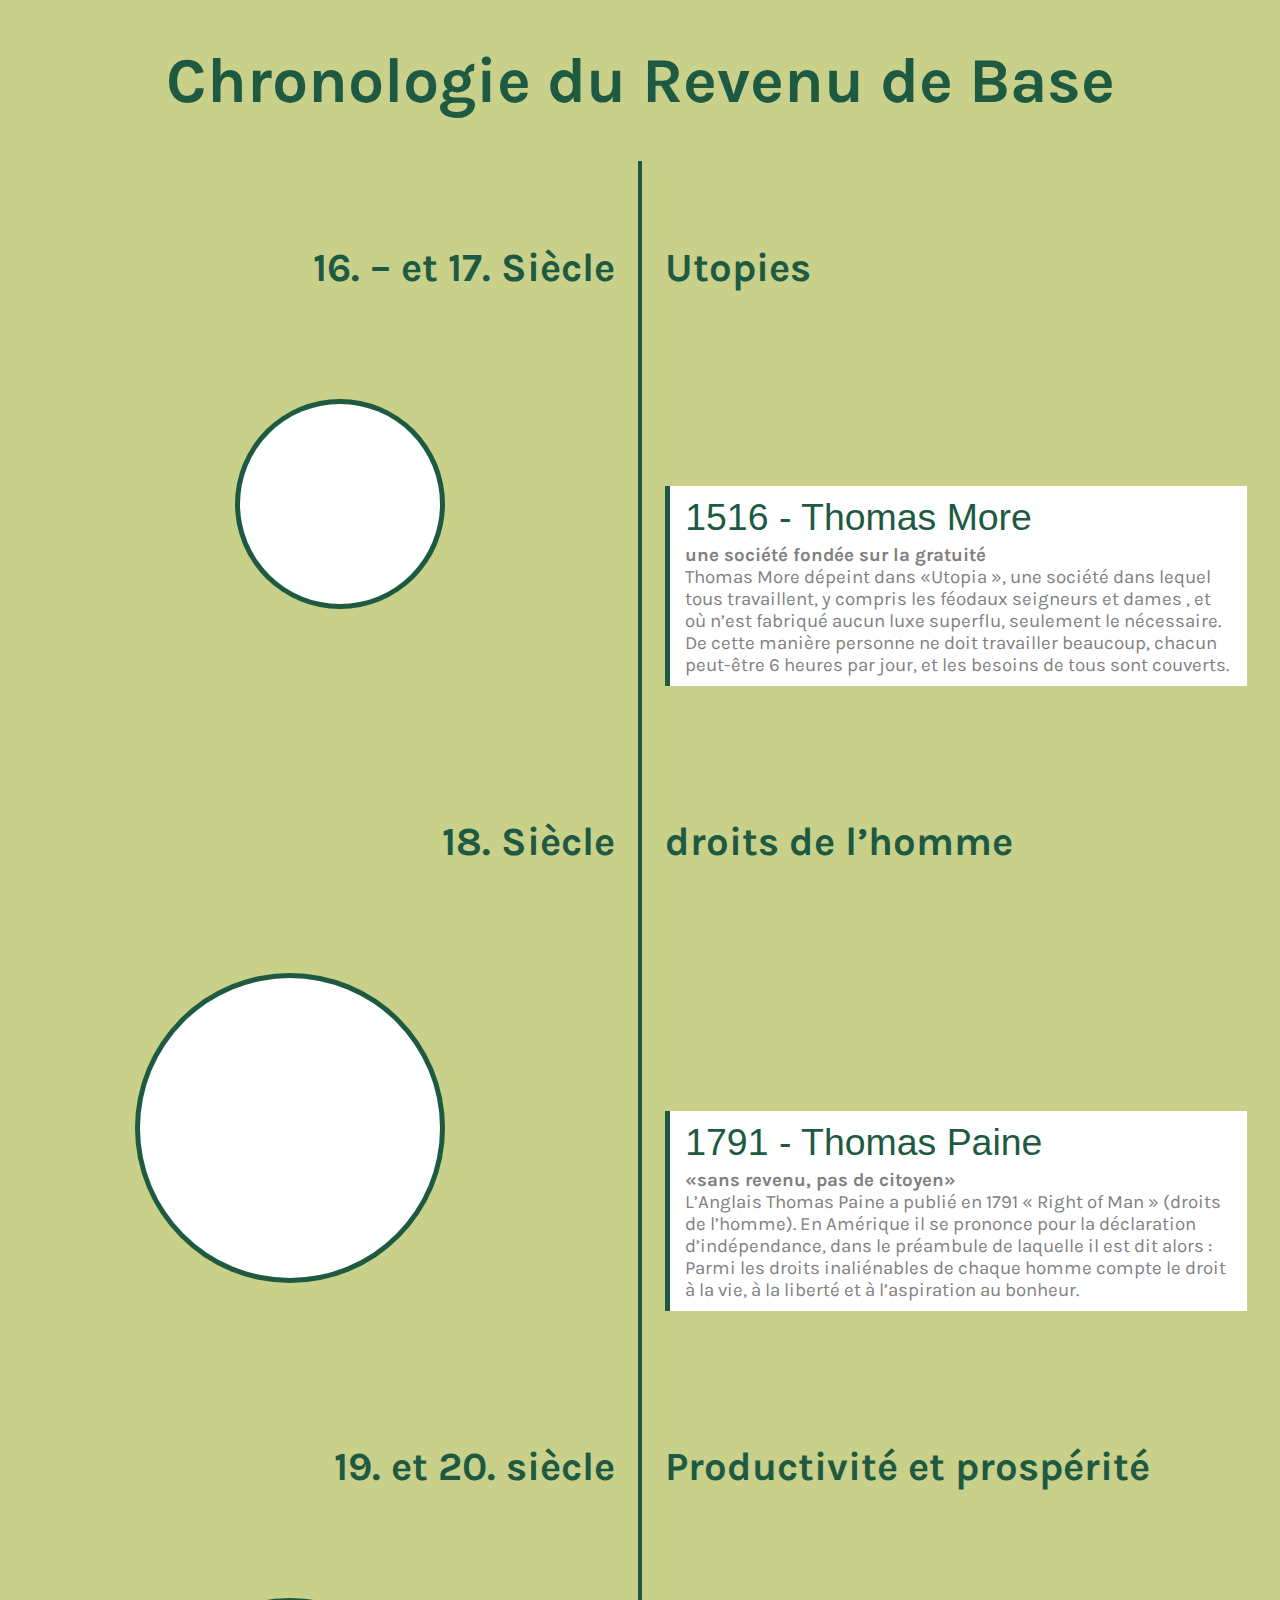
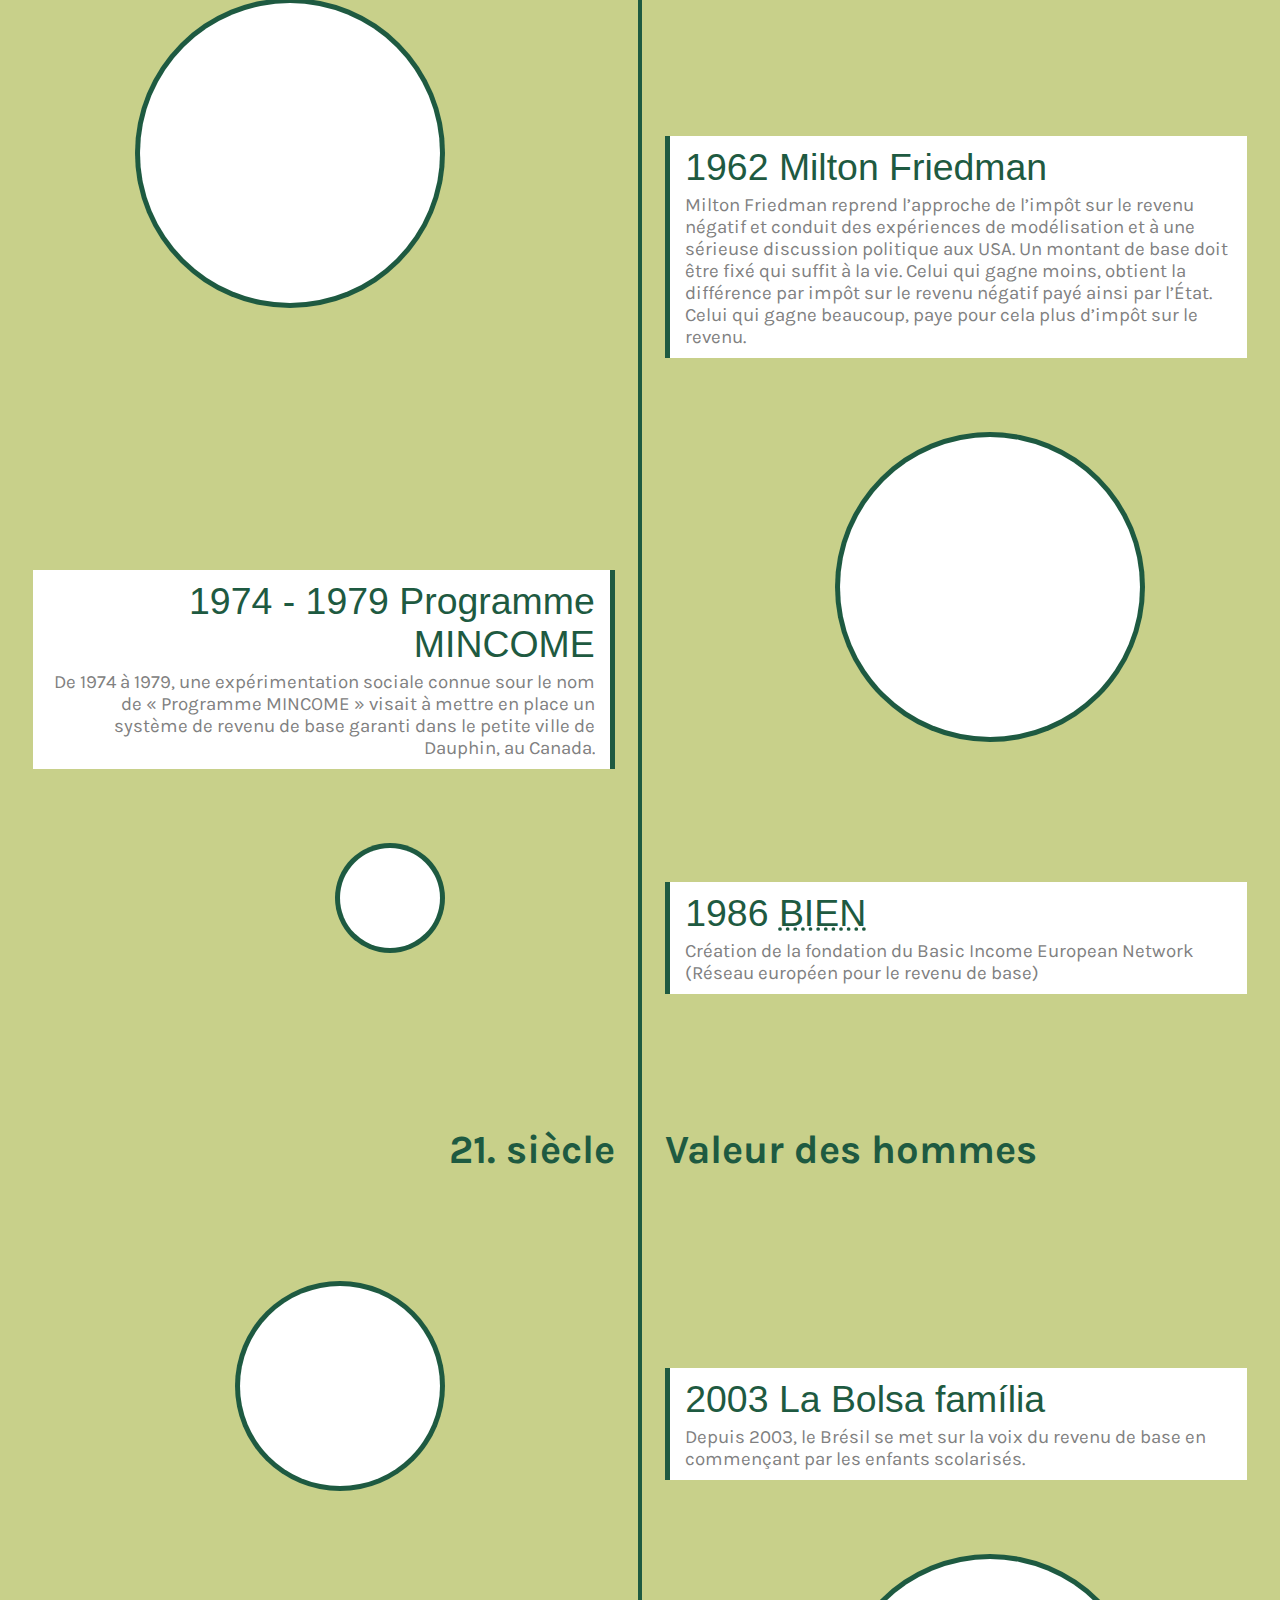
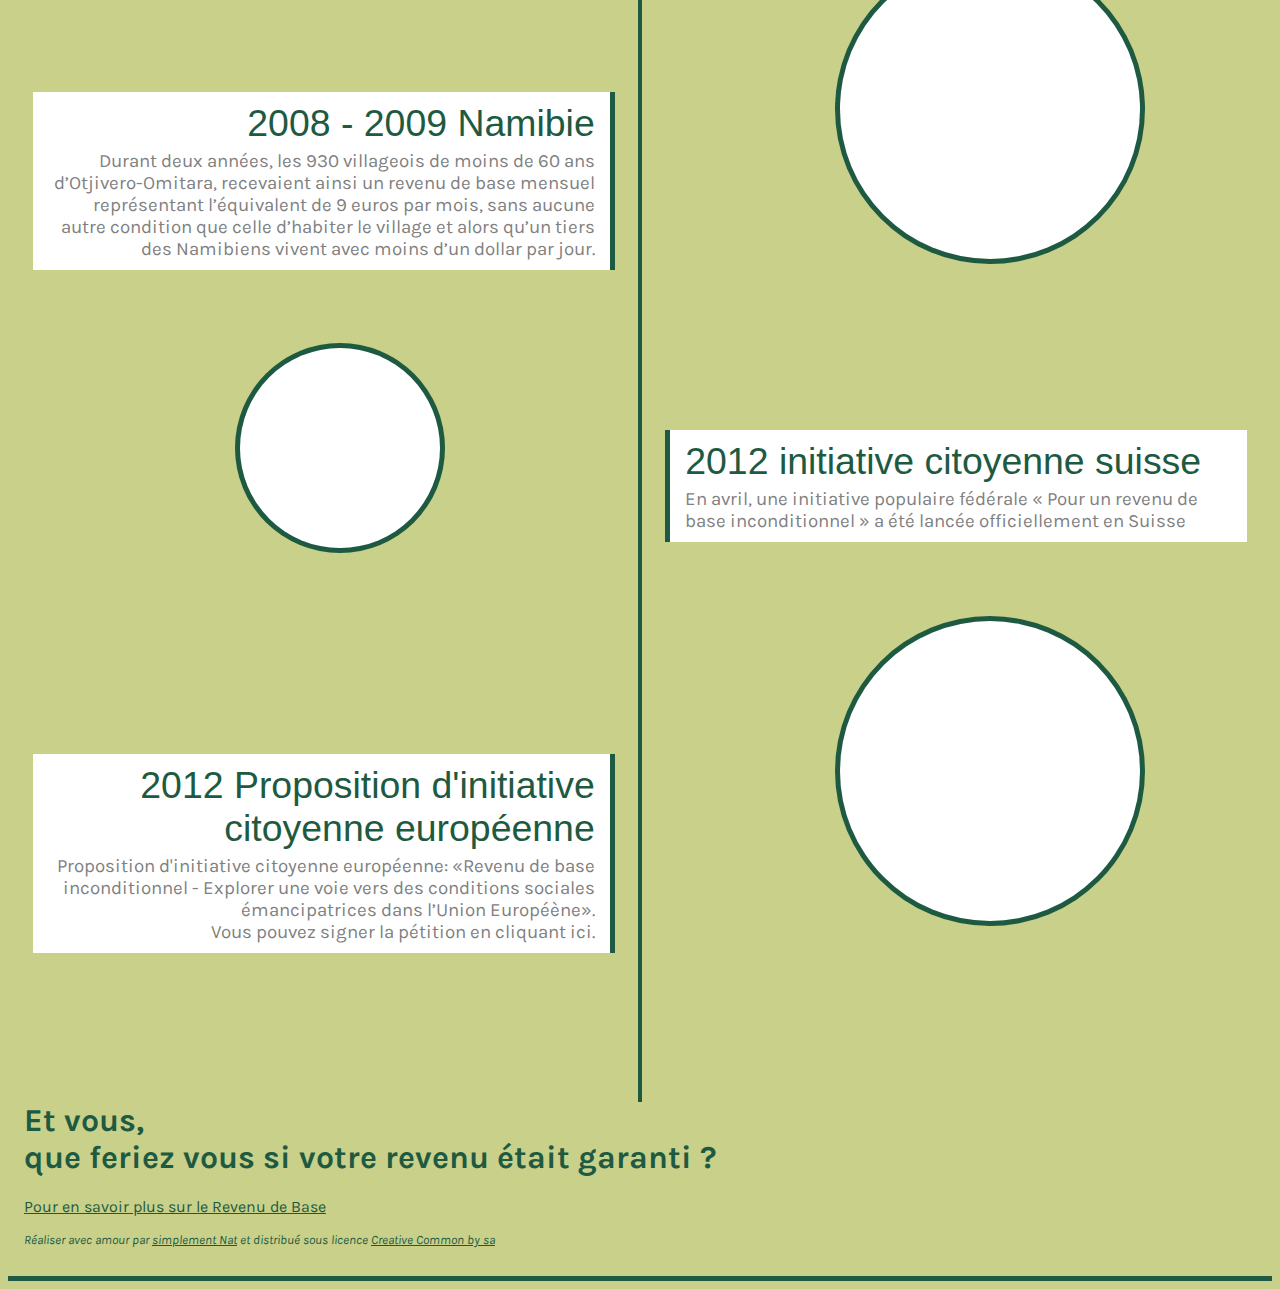
==== chronologie/index.html @ 353b4602 "favicon" ====
<!DOCTYPE html>
<!--[if lt IE 8]> <html xmlns="http://www.w3.org/1999/xhtml" xml:lang="fr" lang="fr" class="oldie"> <![endif]-->
<!--[if IE 8]> <html xmlns="http://www.w3.org/1999/xhtml" xml:lang="fr" lang="fr" class="ie8"> <![endif]-->
<!--[if gt IE 8]><!--> <html xmlns="http://www.w3.org/1999/xhtml" xml:lang="fr" lang="fr"> <!--<![endif]-->

  <head>
    <meta charset="utf-8">
    <meta http-equiv="X-UA-Compatible" content="IE=edge,chrome=1" />
    <!--[if lt IE 9]>
    <script src="http://html5shim.googlecode.com/svn/trunk/html5.js"></script>
    <![endif]-->
    
    <title>Chronologie du Revenu de Base</title>
    <meta name="description" content="" />
    <meta name="keywords" content="" />
    
    <meta name="viewport" content="width=device-width,initial-scale=1" />
    
    <meta name="application-name" content="Chronologie du Revenu de Base"/> 
		<meta name="msapplication-TileColor" content="#C8D08A"/> 
		<meta name="msapplication-TileImage" content="../pinned-favicon.png"/>
    <link rel="apple-touch-icon" href="../apple-touch-icon.png" />
    <link rel="shortcut icon" type="image/x-icon" href="../favicon.ico" />
    <link rel="author" href="https://plus.google.com/114188409678832581888" />
    <link type="text/plain" rel="author" href="../humans.txt" />
    
    <link href='http://fonts.googleapis.com/css?family=Karla:400,700' rel='stylesheet' type='text/css'>
    <link rel="stylesheet" href="css/cssreset.css" type="text/css" />
    <link rel="stylesheet" href="css/cssbase.css" type="text/css" />
    <link rel="stylesheet" href="css/main.css" type="text/css" />
    
    
    <!-- Piwik -->
		<script type="text/javascript">
		  var _paq = _paq || [];
		  _paq.push(["trackPageView"]);
		  _paq.push(["enableLinkTracking"]);
	    _paq.push(["disableCookies"]);
		
		  (function() {
		    var u=(("https:" == document.location.protocol) ? "https" : "http") + "://piwik.fam-martel.eu/";
		    _paq.push(["setTrackerUrl", u+"piwik.php"]);
		    _paq.push(["setSiteId", "20"]);
		    var d=document, g=d.createElement("script"), s=d.getElementsByTagName("script")[0]; g.type="text/javascript";
		    g.defer=true; g.async=true; g.src=u+"piwik.js"; s.parentNode.insertBefore(g,s);
		  })();
		</script>
		<!-- End Piwik Code -->
    

  </head>
  <body>
    <!--[if lte IE 8]>
      <link rel="stylesheet" href="css/styles-ie.css" />
      <div class="alert-ie">
        <p><strong>Attention ! </strong> Votre navigateur présente de sérieuses lacunes en terme de sécurité et de performances, dues à son obsolescence.<br>En conséquence, ce site sera consultable mais de manière moins optimale qu'avec un navigateur récent. <br />Merci <a href="http://browsehappy.com/">de mettre à jour votre navigateur</a> pour une meilleur expérience du web.</p>
        <p>You are using an <strong>outdated</strong> browser. Please <a href="http://browsehappy.com/">upgrade your browser</a> to improve your experience.</p>
      </div>
    <![endif]-->
  
    <h1 class="main-title">Chronologie du Revenu de Base</h1>

      <div id="ss-container" class="ss-container">
                <!--<div class="ss-row">
                    <div class="ss-left">
                        <h2 id="november">November</h2>
                    </div>
                    <div class="ss-right">
                        <h2>2011</h2>
                    </div>
                </div>-->
                
                <div class="ss-row">
                    <div class="ss-left" style="left: 0%;">
                        <h2 id="october">16. – et 17. Siècle</h2>
                    </div>
                    <div class="ss-right" style="right: 0%;">
                        <h2>Utopies</h2>
                    </div>
                </div>
                
                <div class="ss-row ss-medium">
                    <div class="ss-left">
                        <a href="" class="ss-circle" style="background-image: url(images/Thomas_More.jpg)">Thomas More </a>
                    </div>
                    <div class="ss-right">
                        <h3>
                            <span>1516 - Thomas More</span>
                            <a href=""><strong>une société fondée sur la gratuité</strong><br /> Thomas More dépeint dans «Utopia », une société dans lequel tous travaillent, y compris les féodaux seigneurs et dames , et où n’est fabriqué aucun luxe superflu, seulement le nécessaire. De cette manière personne ne doit travailler beaucoup, chacun peut-être 6 heures par jour, et les besoins de tous sont couverts.</a>
                        </h3>
                    </div>
                </div>
                
                <div class="ss-row">
                    <div class="ss-left" style="left: 0%;">
                        <h2 id="october">18. Siècle</h2>
                    </div>
                    <div class="ss-right" style="right: 0%;">
                        <h2>droits de l’homme</h2>
                    </div>
                </div>
                
                <div class="ss-row ss-large">
                    <div class="ss-left">
                      <a href="#" class="ss-circle ss-circle-3" style="background-image: url(images/Thomas_Paine.jpg)">Thomas Paine</a>
                    </div>
                    <div class="ss-right">
                        <h3>
                            <span>1791 - Thomas Paine</span>
                            <a href="#"><strong>«sans revenu, pas de citoyen»</strong><br /> L’Anglais Thomas Paine a publié en 1791 « Right of Man » (droits de l’homme). En Amérique il se prononce pour la déclaration d’indépendance, dans le préambule de laquelle il est dit alors : Parmi les droits inaliénables de chaque homme compte le droit à la vie, à la liberté et à l’aspiration au bonheur.</a>
                        </h3>
                    </div>
                </div>
                
                <div class="ss-row">
                    <div class="ss-left" style="left: 0%;">
                        <h2 id="october">19. et 20. siècle</h2>
                    </div>
                    <div class="ss-right" style="right: 0%;">
                        <h2>Productivité et prospérité</h2>
                    </div>
                </div>
                
                <div class="ss-row ss-large">
                    <div class="ss-left">
                        <a href="#" class="ss-circle" style="background-image: url(images/Milton_Friedman.jpg)">1962 Milton Friedman</a>
                    </div>
                    <div class="ss-right">
                        <h3>
                            <span> 1962 Milton Friedman </span>
                            <a href="#">Milton Friedman reprend l’approche de l’impôt sur le revenu négatif et conduit des expériences de modélisation et à une sérieuse discussion politique aux USA. Un montant de base doit être fixé qui suffit à la vie. Celui qui gagne moins, obtient la différence par impôt sur le revenu négatif payé ainsi par l’État. Celui qui gagne beaucoup, paye pour cela plus d’impôt sur le revenu.</a>
                        </h3>
                    </div>
                </div>
                
                <div class="ss-row ss-large">
                    <div class="ss-left">
                        <h3>
                            <span>1974 - 1979 Programme MINCOME</span>
                            <a href="http://revenudebase.info/2012/12/evelyn-forget-experimentation-mincome-canada/">De 1974 à 1979, une expérimentation sociale connue sour le nom de « Programme MINCOME » visait à mettre en place un système de revenu de base garanti dans le petite ville de Dauphin, au Canada. </a>
                        </h3>
                    </div>
                    <div class="ss-right">
                        <a href="#" class="ss-circle ss-circle-7">1966 Robert Theobald </a>
                    </div>
                </div>
                
                <div class="ss-row ss-small">
                    <div class="ss-left">
                        <a href="http://www.basicincome.org/bien/" class="ss-circle" style="background-image: url(images/bien.gif)">1986 <abbr title="Basic Income European Network (Réseau européen pour le revenu de base)">BIEN</abbr></a>
                    </div>
                    <div class="ss-right">
                        <h3>
                            <span> 1986 <abbr title="Basic Income European Network (Réseau européen pour le revenu de base)">BIEN</abbr> </span>
                            <a href="http://www.basicincome.org/bien/">Création de la fondation du Basic Income European Network (Réseau européen pour le revenu de base)</a>
                        </h3>
                    </div>
                </div>
                
                <div class="ss-row">
                    <div class="ss-left" style="left: 0%;">
                        <h2 id="october">21. siècle</h2>
                    </div>
                    <div class="ss-right" style="right: 0%;">
                        <h2>Valeur des hommes</h2>
                    </div>
                </div>
                
                <div class="ss-row ss-medium">
                    <div class="ss-left">
                        <a href="http://revenudebase.info/2012/06/quand-la-realite-devance-lutopie/" class="ss-circle ss-circle-7">2003 La Bolsa família</a>
                    </div>
                    <div class="ss-right">
                        <h3>
                            <span>2003 La Bolsa família</span>
                            <a href="http://revenudebase.info/2012/06/quand-la-realite-devance-lutopie/">Depuis 2003, le Brésil se met sur la voix du revenu de base en commençant par les enfants scolarisés.</a>
                        </h3>
                    </div>
                </div>
                
                <div class="ss-row ss-large">
                    <div class="ss-left">
                        <h3>
                            <span>2008 - 2009 Namibie</span>
                            <a href="http://revenudebase.info/2012/06/quand-la-realite-devance-lutopie/">Durant deux années, les 930 villageois de moins de 60 ans d’Otjivero-Omitara, recevaient ainsi un revenu de base mensuel représentant l’équivalent de 9 euros par mois, sans aucune autre condition que celle d’habiter le village et alors qu’un tiers des Namibiens vivent avec moins d’un dollar par jour.</a>
                        </h3>
                    </div>
                    <div class="ss-right">
                        <a href="http://revenudebase.info/2012/06/quand-la-realite-devance-lutopie/" class="ss-circle" style="background-image: url(images/namibie.jpg)">2008 - 2009 Namibie</a>
                    </div>
                </div>
                
                <div class="ss-row ss-medium">
                    <div class="ss-left">
                        <a href="#" class="ss-circle" style="background-image: url(images/Federalpalace-dome.jpg)">2011 initiative citoyenne suisse</a>
                    </div>
                    <div class="ss-right">
                        <h3>
                            <span>2012 initiative citoyenne suisse </span>
                            <a href="#">En avril, une initiative populaire fédérale « Pour un revenu de base inconditionnel » a été lancée officiellement en Suisse </a>
                        </h3>
                    </div>
                </div>
                
                <div class="ss-row ss-large">
                    <div class="ss-left">
                        <h3>
                            <span>2012 Proposition d'initiative citoyenne européenne </span>
                            <a href="https://ec.europa.eu/citizens-initiative/REQ-ECI-2012-000028/public/index.do">Proposition d'initiative citoyenne européenne: «Revenu de base inconditionnel - Explorer une voie vers des conditions sociales émancipatrices dans l’Union Européène». <br />Vous pouvez signer la pétition en cliquant ici.</a>
                        </h3>
                    </div>
                    <div class="ss-right">
                        <a href="https://ec.europa.eu/citizens-initiative/REQ-ECI-2012-000028/public/index.do" class="ss-circle" style="background-image: url(images/initiative-eu.png)">2012 Proposition d'initiative citoyenne européenne </a>
                    </div>
                </div>
                
                
            </div>
            
        
      
	      <footer class="footer zone">
	          <h1>Et vous, <br />que feriez vous si votre revenu était garanti ?</h1>
		        <p>
		          <a href="http://revenudebase.info/">Pour en savoir plus sur le Revenu de Base</a>
		        </p>
		        <p class="about-author">
		          Réaliser avec amour par <a href="http://nathanael.fam-martel.eu" target="_blank">simplement Nat</a> et distribué sous licence <a rel="license" href="http://creativecommons.org/licenses/by-sa/3.0/">Creative Common by sa</a>
		        </p>
	      </footer>
	      
    <script src="js/jquery-1.9.1.min.js"></script>
    <script src="js/timeline.js"></script> 
    
  </body>
</html>
---- chronologie/css/main.css ----
.error,
.notice, 
.success    { padding: .8em; margin-bottom: 1em; border: 2px solid #ddd; }

.error      { background: #FBE3E4; color: #8a1f11; border-color: #FBC2C4; }
.notice     { background: #FFF6BF; color: #514721; border-color: #FFD324; }
.success    { background: #E6EFC2; color: #264409; border-color: #C6D880; }
.error a    { color: #8a1f11; }
.notice a   { color: #514721; }
.success a  { color: #264409; }

/* typo settings */
html {
  background: #C8D08A;
  color: #1E5A41;
}
a  {
  color: #1E5A41;
  -webkit-transition: all .7s ease .1s;
  -moz-transition: all .7s ease .1s;
  -ms-transition: all .7s ease .1s;
  -o-transition: all .7s ease .1s;
  transition: all .7s ease .1s;
}
body {
	font-family: "Karla", 'Ubuntu', sans-serif;
}
h1,h2,h3,h4,h5,h6,strong {
}
em {
}


img {
	max-width: 100%;
}

.clear {
  clear: both;
  display: block;
  overflow: hidden;
  visibility: hidden;
  width: 0;
  height: 0;
}

img {
	max-width: 100%;
}


.ss-links{
  position: fixed;
  left: 10px;
  top: 166px;
  width: 25%;
  z-index: 100;
}
.ss-links a{
  font-size: 16px;
  width: 40px;
  height: 40px;
  line-height: 40px;
  margin: 5px;
  float: left;
  border-radius: 50%;
  display: block;
  text-align: center;
}
.ss-container{
  width: 100%;
  position: relative;
  text-align: left;
  float: left;
  overflow: hidden;
  padding-bottom: 100px;
}
.ss-container h2{
  font-size: 40px;
  padding: 20px 0px;
}
.ss-container:before{
  position: absolute;
  width: 4px;
  background: #1E5A41;
  top: 0px;
  left: 50%;
  margin-left: -2px;
  content: '';
  height: 100%;
}
.ss-row{
    width: 100%;
    clear: both;
    float: left;
    position: relative;
    padding: 30px 0;
}
.ss-left, .ss-right{
    float: left;
    width: 46%;
    position: relative;
    padding: 0 2%;
}
.ss-right{
}
.ss-left{
    text-align: right;
    float: left;
}
.ss-circle{
    border-radius: 50%;
    overflow: hidden;
    display: block;
    text-indent: -9000px;
    text-align: left;
    -webkit-box-shadow: 0px 0px 0px 5px #1E5A41;
    -moz-box-shadow: 0px 0px 0px 5px #1E5A41;
    box-shadow: 0px 0px 0px 5px #1E5A41;
  background-size: cover;
  background-color: #fff;
  background-repeat: no-repeat;
  background-position: center center;
  position: static;
}
.ss-small .ss-circle{
  width: 100px;
  height: 100px;
}
.ss-medium .ss-circle{
  width: 200px;
  height: 200px;
}
.ss-large .ss-circle{
  width: 300px;
  height: 300px;
}
.ss-circle-deco:before{
  width: 29%;
  height: 0px;
  border-bottom: 5px dotted #1E5A41;
  position: absolute;
  top: 50%;
  content: '';
  margin-top: -3px;
}
.ss-circle-deco:after{
  width: 0px;
  height: 0px;
  border-top: 10px solid transparent;
  border-bottom: 10px solid transparent;
  content: '';
  position: absolute;
  top: 50%;
  margin-top: -10px;
}
.ss-left .ss-circle-deco:before{
    right: 2%;   
}
.ss-right .ss-circle-deco:before{
    left: 2%;   
}
.ss-left .ss-circle-deco:after{
  right: 0;
  border-right: 10px solid rgba(17,17,22,0.8);
}
.ss-right .ss-circle-deco:after{
  left: 0;
  border-left: 10px solid rgba(17,17,22,0.8);
}
.ss-left .ss-circle{
    float: right;
    margin-right: 30%;
}
.ss-right .ss-circle{
    float: left;
    margin-left: 30%;
}
.ss-container h3{
    margin-top: 34px;
  padding: 10px 15px;
  background: #fff;
}
.ss-container .ss-medium h3{
  margin-top: 82px;
}
.ss-container .ss-large h3{
  margin-top: 133px;
}
.ss-container .ss-left h3{
  border-right: 5px solid #1E5A41;
}
.ss-container .ss-right h3{
  border-left: 5px solid #1E5A41;
}
.ss-container h3 span{
    font-size: 2em;
    display: block;
    padding-bottom: 5px;
    font-family: 'neogreyregular', Arial;
    font-weight: normal;
    font-style: normal;
}
.ss-container h3 a{
    font-size: 1em;
    display: block;
    text-decoration: none;
    color: #808080;
    font-weight: normal;
   overflow: hidden;
}
.ss-container h3 a:hover{
  color: #1E5A41;
}

.main-title {
	text-align: center;
	font-size: 4em;
}

.zone {
	-webkit-box-sizing: border-box;
	-moz-box-sizing: border-box;
	box-sizing: border-box;
  padding: 1em;
  min-height: 250px;
  border-bottom: 5px solid #1E5A41;
  color: #1E5A41;
  background: #fff;
}

.zone a {
  color: #1E5A41;
}

.zone-ecologiste, .zone-ecologiste a {
  color: #7DA702;
  border-color: #7DA702;
}

.zone-libertaire, .zone-libertaire a {
  color: #9A1B7E;
  border-color: #9A1B7E;
}

.zone-humaniste, .zone-humaniste a {
  color: #FB7102;
  border-color: #FB7102;
}

.zone-liberaux, .zone-liberaux a {
  color: #08589D;
  border-color: #08589D;
}

.zone-socialiste, .zone-socialiste a {
  color: #E20040;
  border-color: #E20040;
}

.footer {
  background: #C8D08A url(http://revenudebase.info/wp-content/themes/revenudebase/images/logo.png) no-repeat center bottom;
}

.about-author {
	font-size: .8em;
	font-style: italic;
}
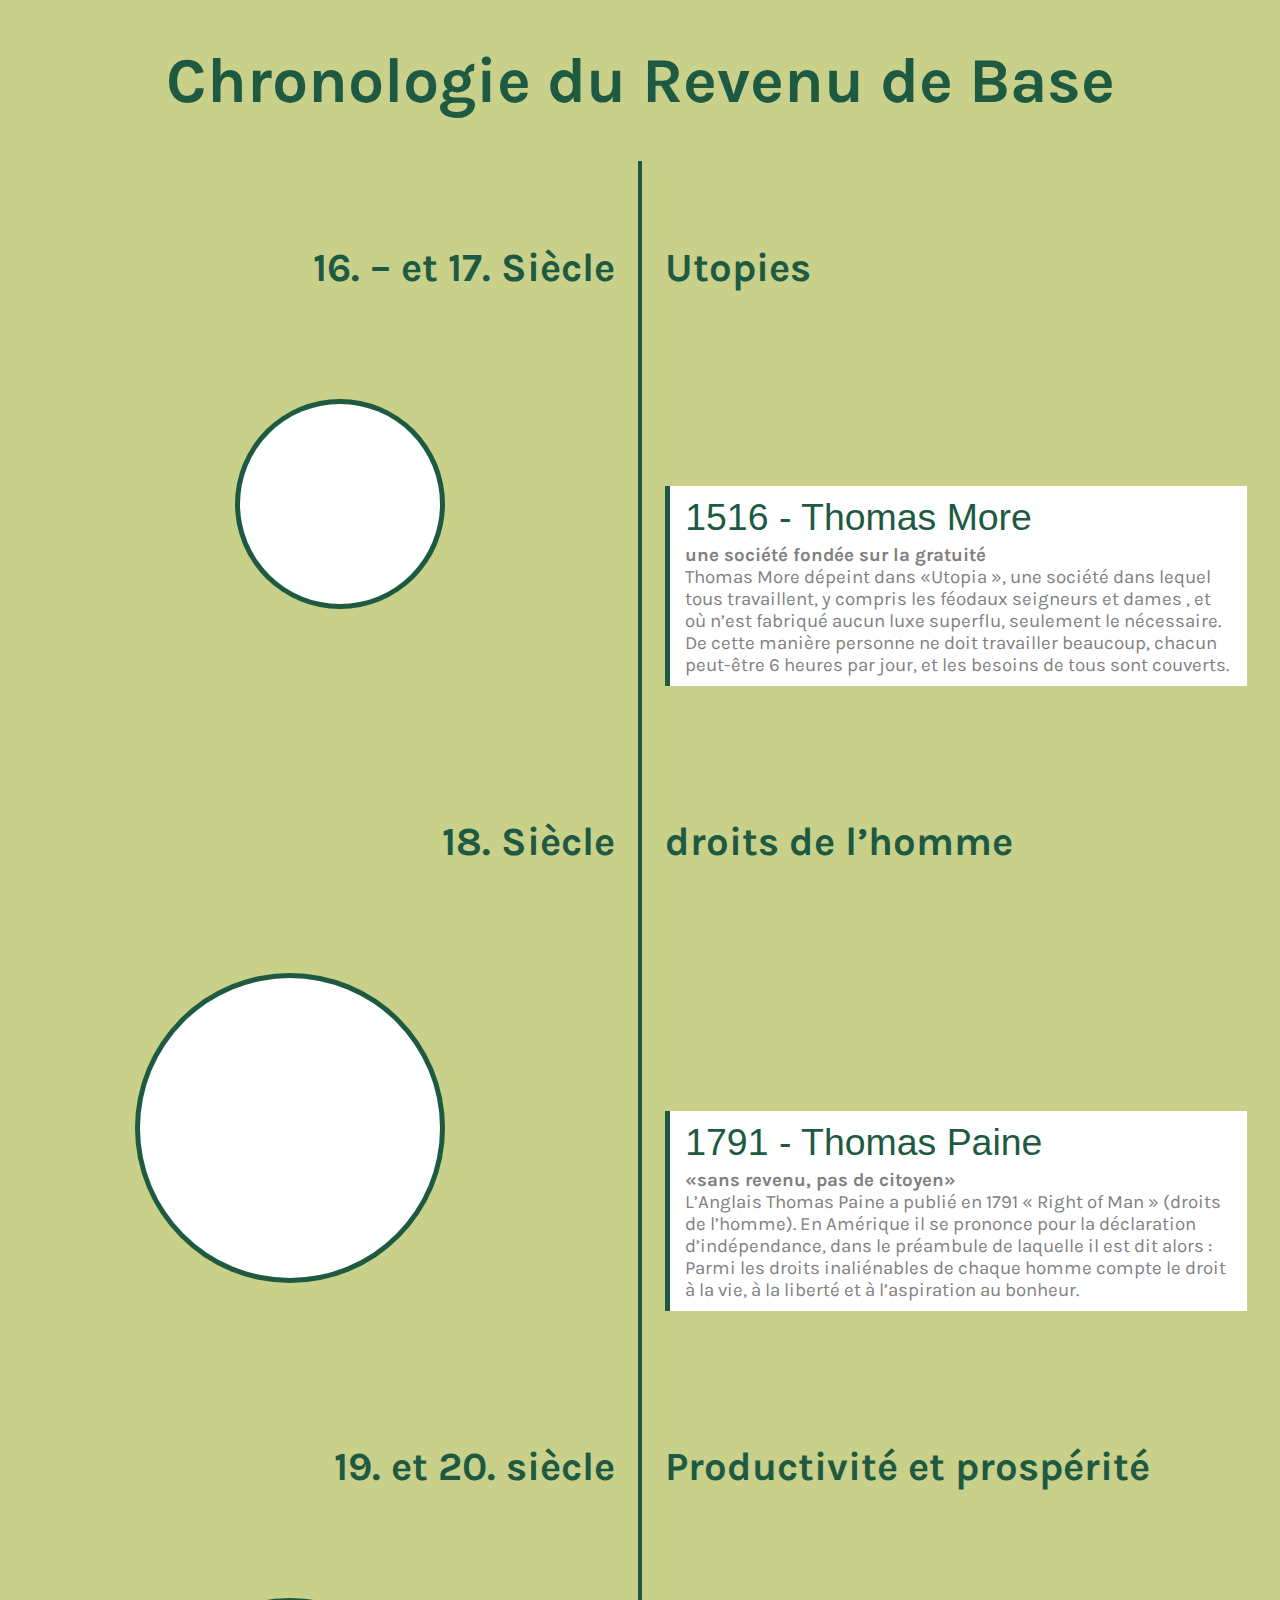
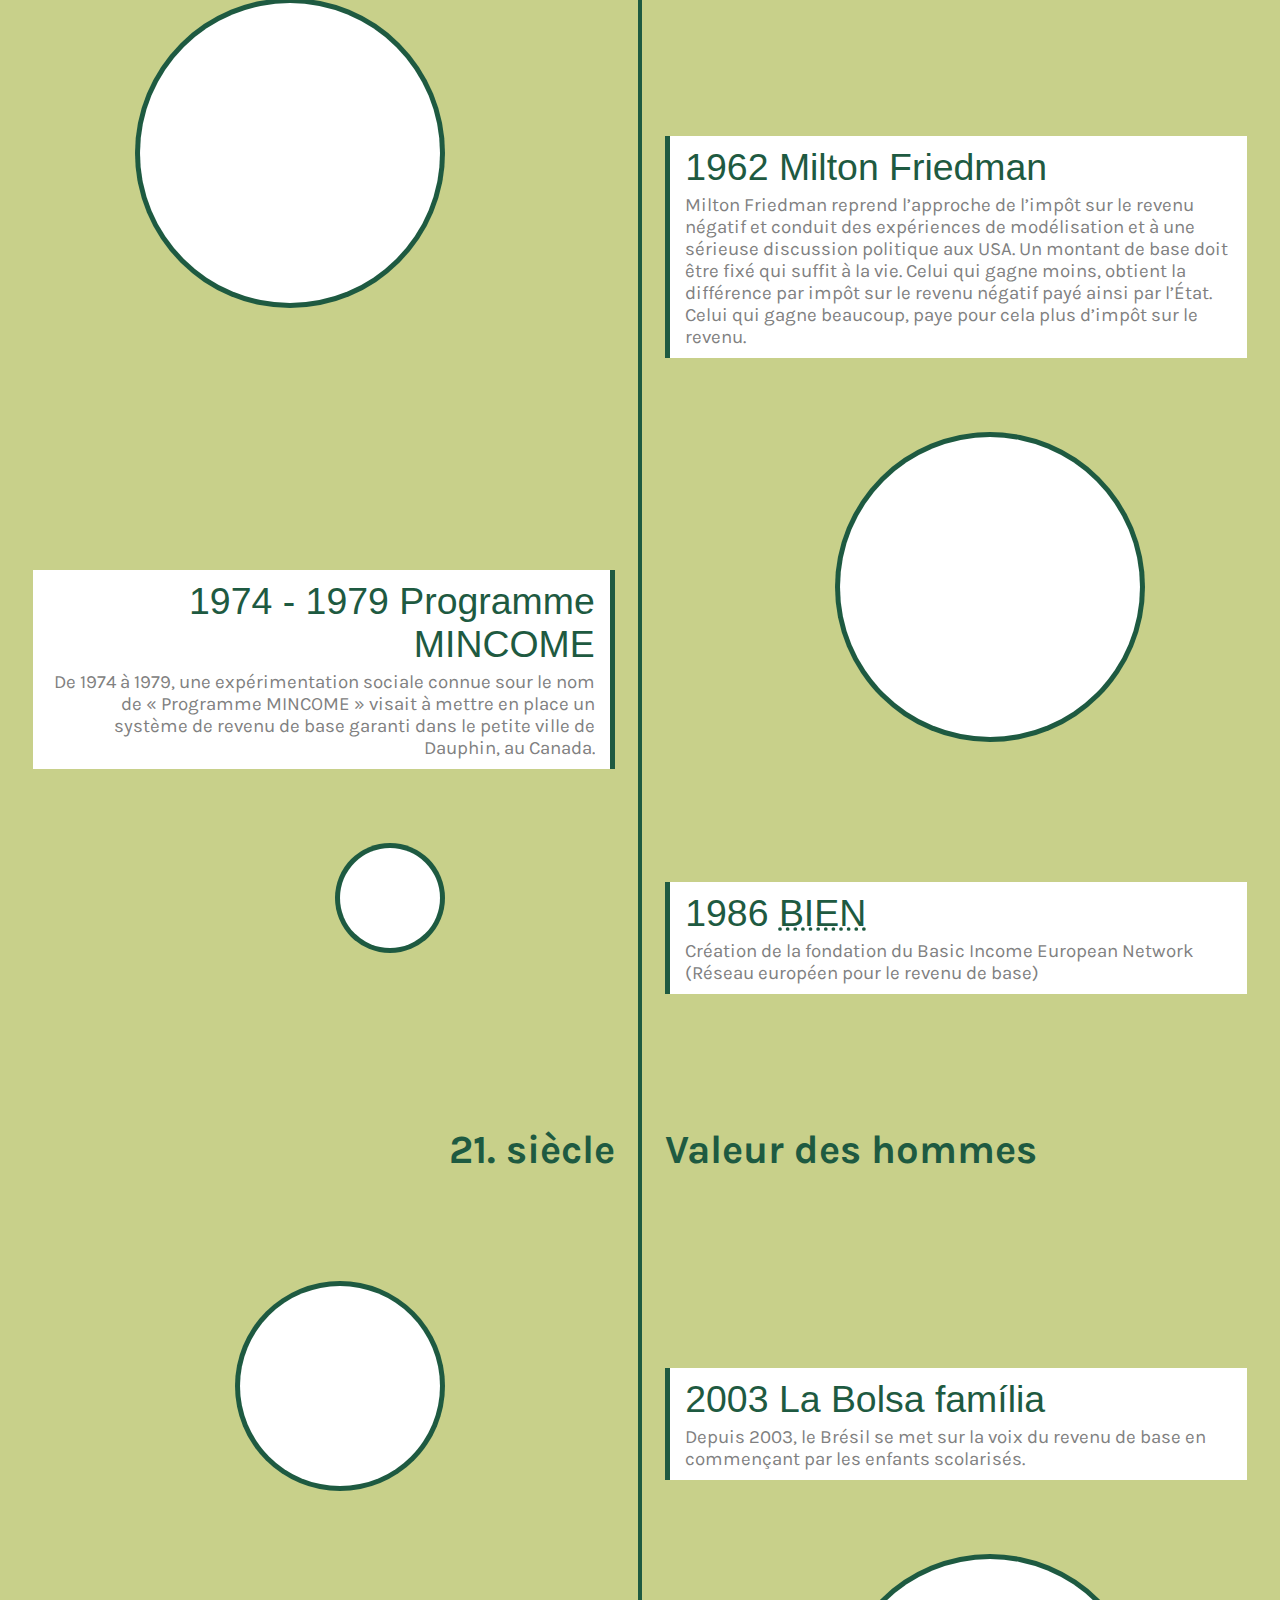
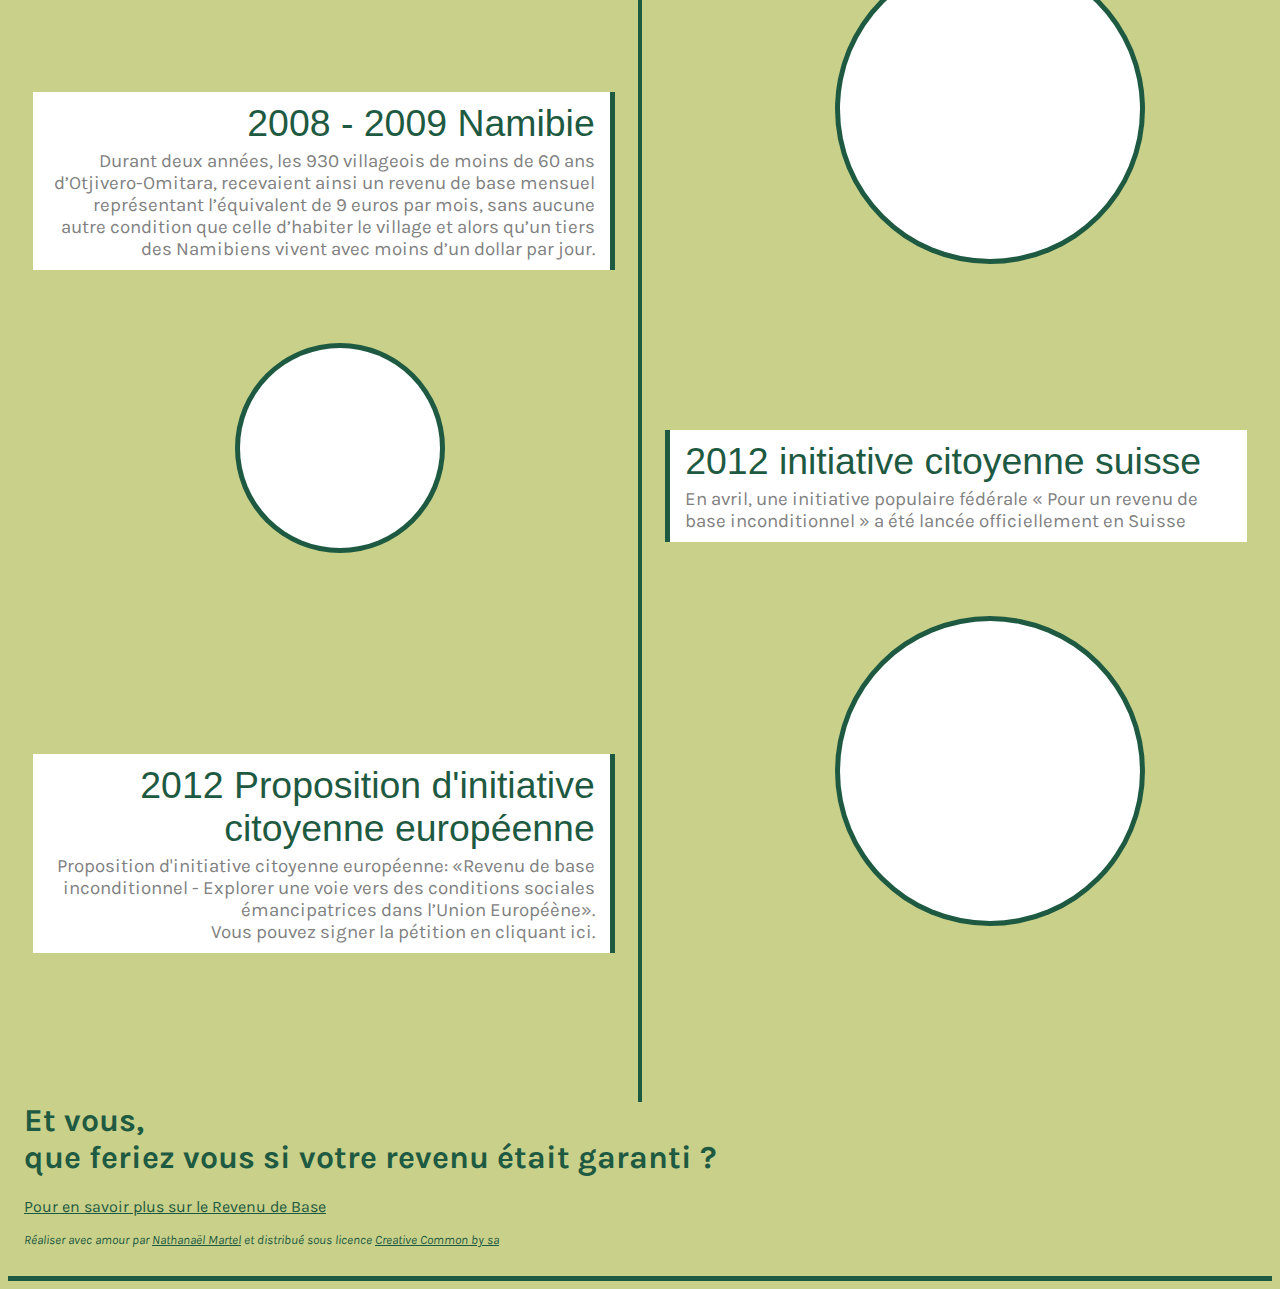
==== commit 434929f3: "tracking" ====
--- a/chronologie/index.html
+++ b/chronologie/index.html
@@ -14,7 +14,7 @@
     <meta name="description" content="" />
     <meta name="keywords" content="" />
     
-    <meta name="viewport" content="width=device-width,initial-scale=1" />
+    <meta name="viewport" content="width=640" />
     
     <meta name="application-name" content="Chronologie du Revenu de Base"/> 
 		<meta name="msapplication-TileColor" content="#C8D08A"/> 
@@ -225,7 +225,7 @@
 		          <a href="http://revenudebase.info/">Pour en savoir plus sur le Revenu de Base</a>
 		        </p>
 		        <p class="about-author">
-		          Réaliser avec amour par <a href="http://nathanael.fam-martel.eu" target="_blank">simplement Nat</a> et distribué sous licence <a rel="license" href="http://creativecommons.org/licenses/by-sa/3.0/">Creative Common by sa</a>
+		          Réaliser avec amour par <a href="http://nathanael.fam-martel.eu?pk_campaign=revenu-de-base" target="_blank">Nathanaël Martel</a> et distribué sous licence <a rel="license" href="http://creativecommons.org/licenses/by-sa/3.0/">Creative Common by sa</a>
 		        </p>
 	      </footer>
 	      
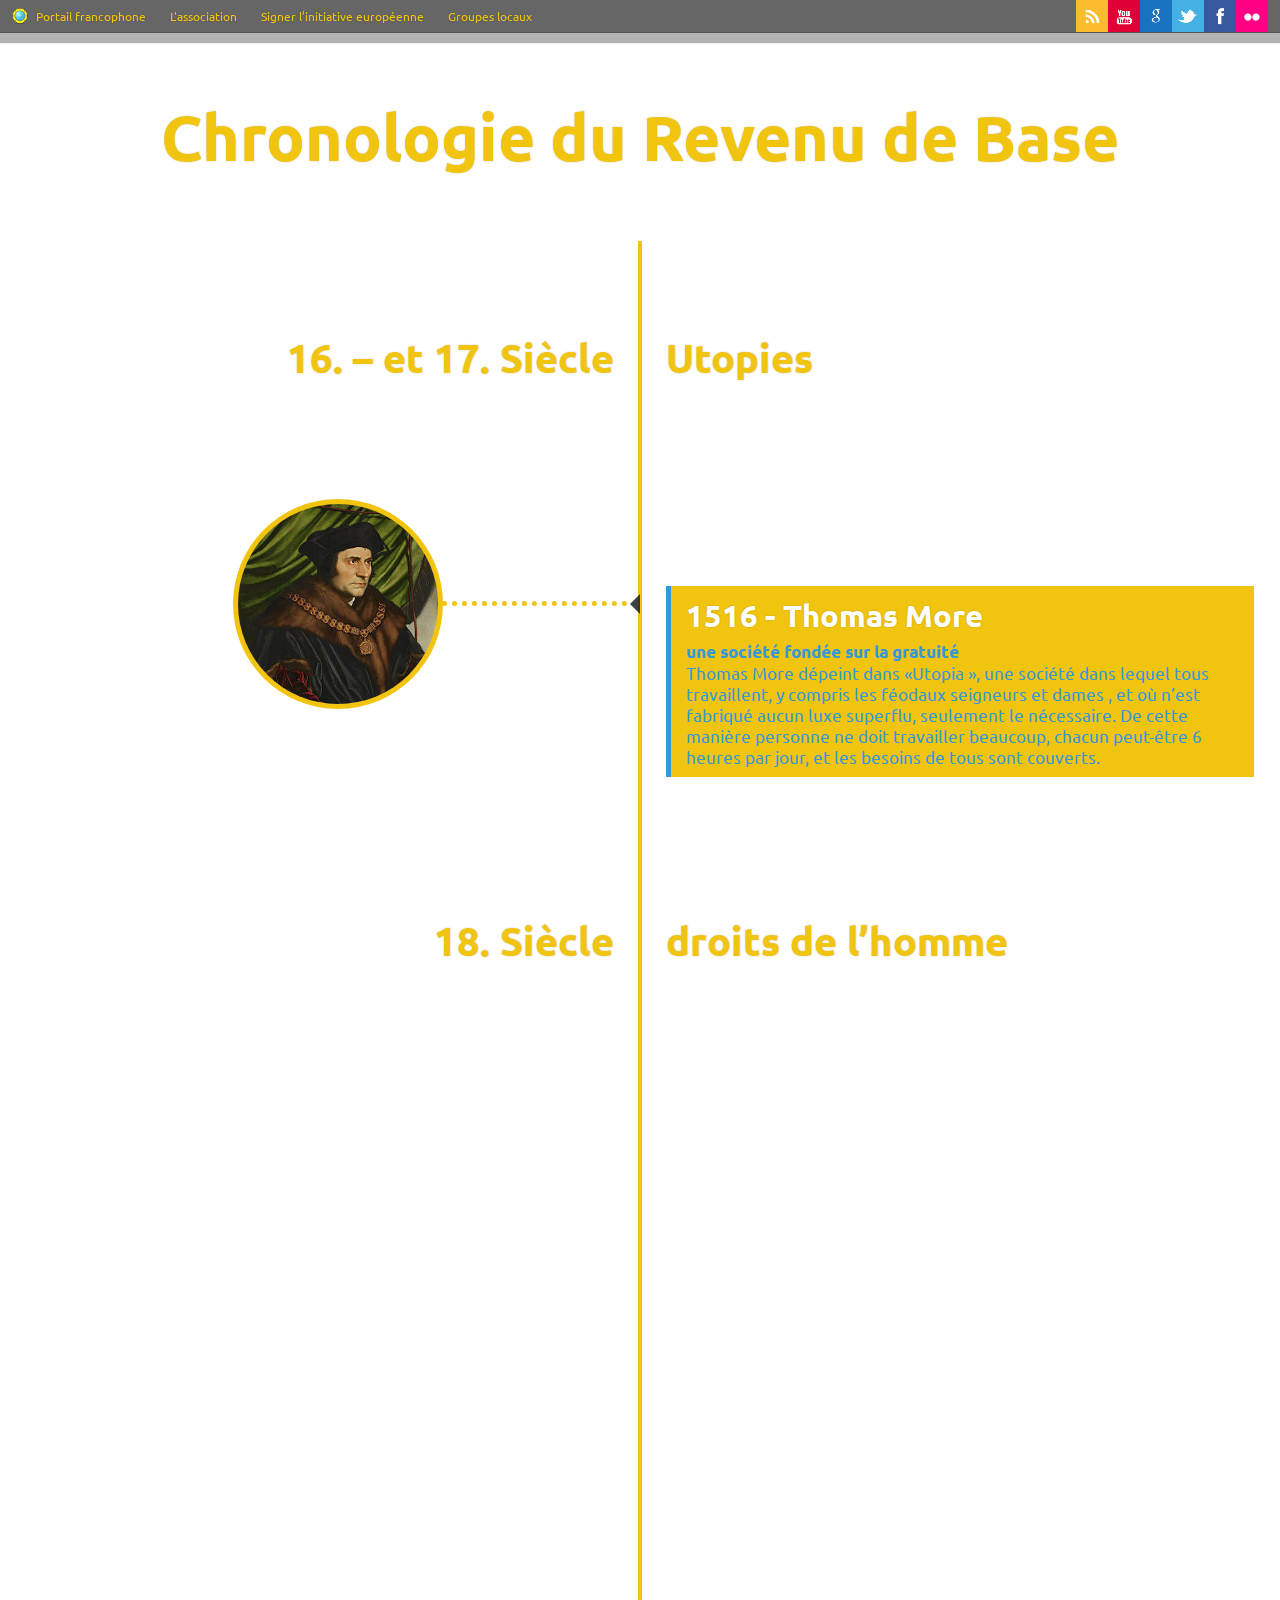
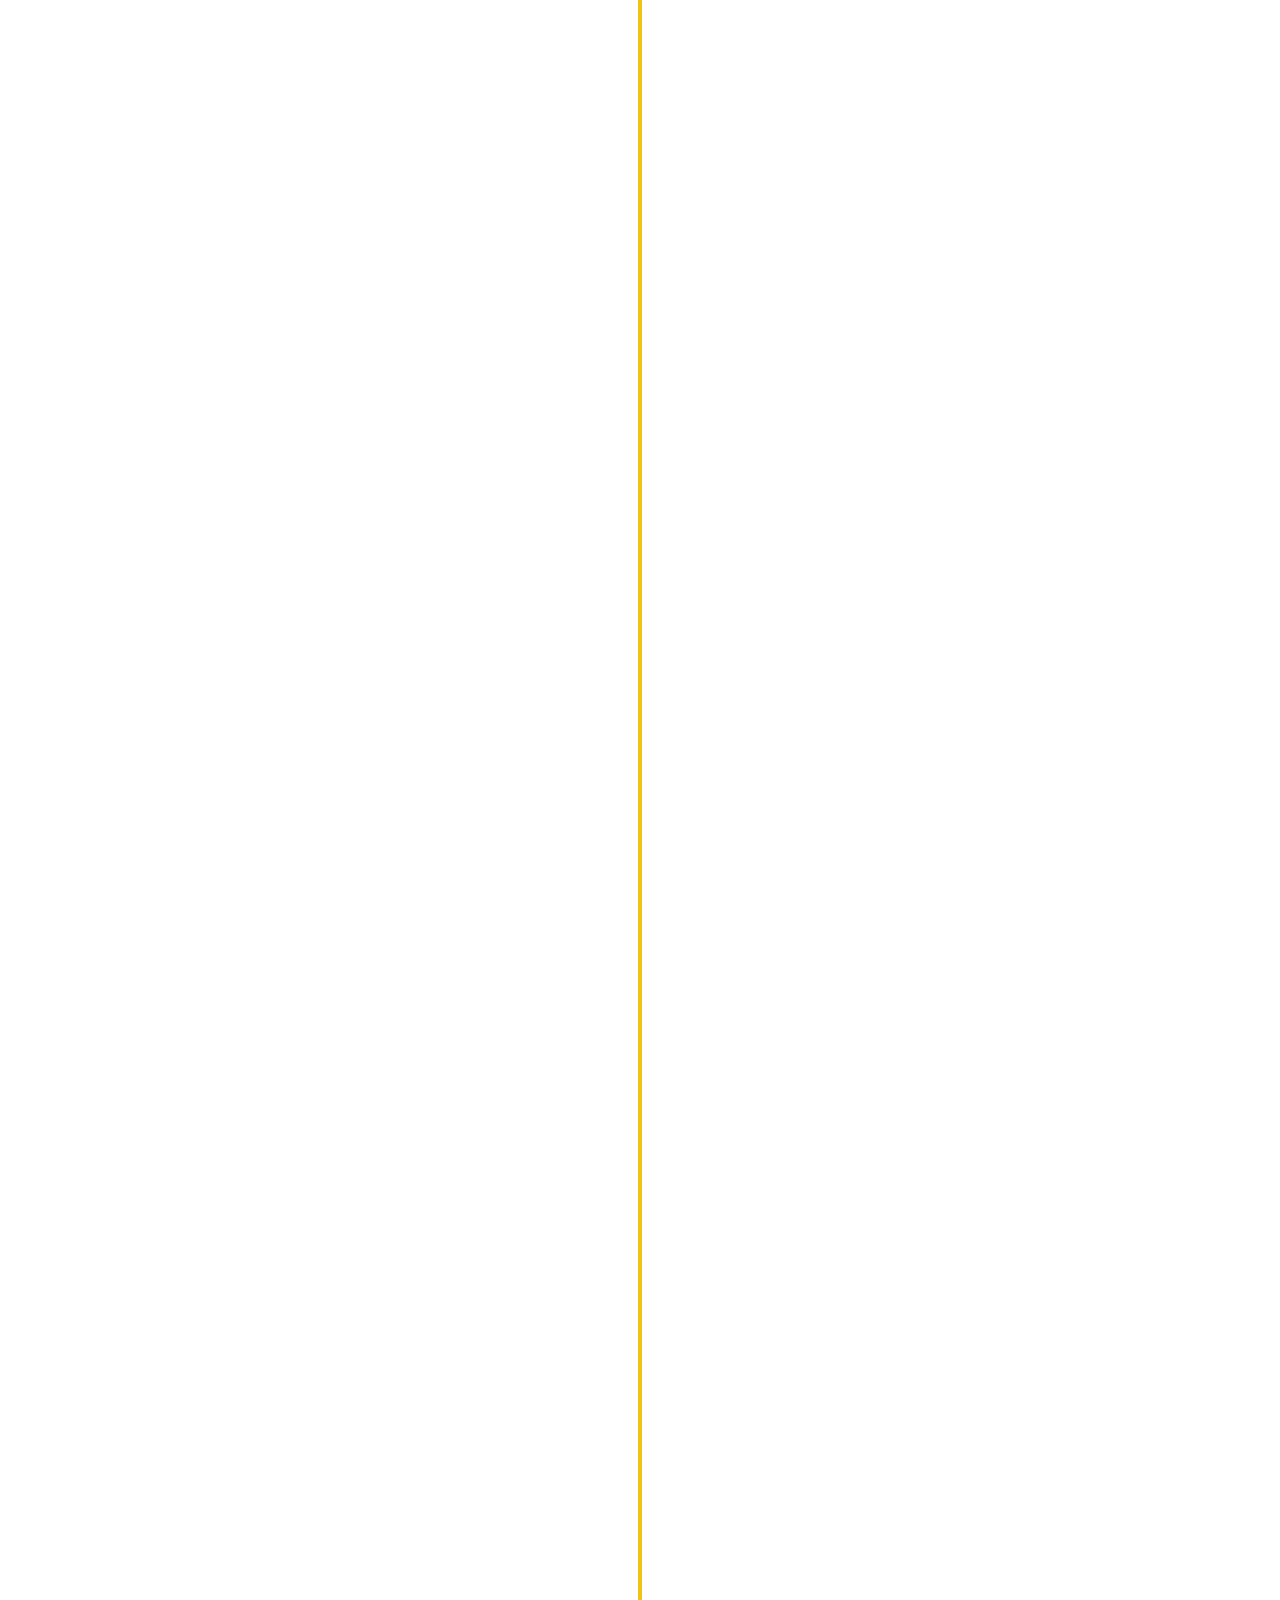
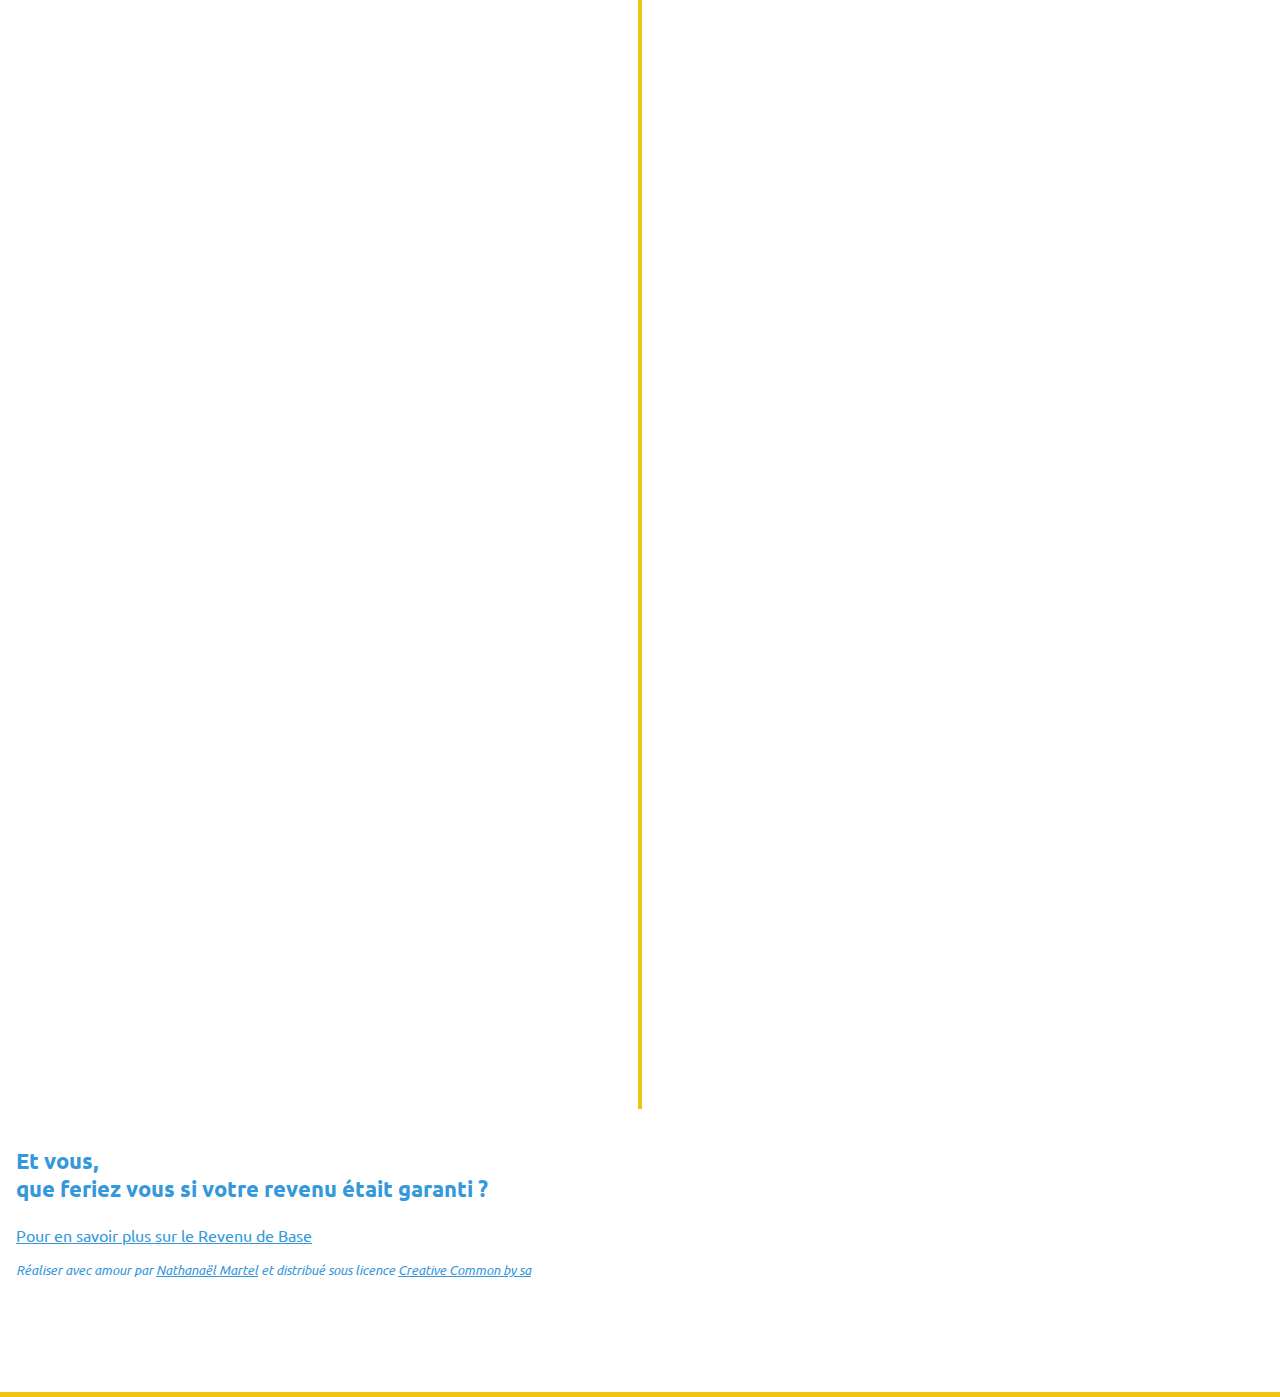
==== commit 4449ab77: "refactoring" ====
--- a/chronologie/index.html
+++ b/chronologie/index.html
@@ -24,10 +24,11 @@
     <link rel="author" href="https://plus.google.com/114188409678832581888" />
     <link type="text/plain" rel="author" href="../humans.txt" />
     
-    <link href='http://fonts.googleapis.com/css?family=Karla:400,700' rel='stylesheet' type='text/css'>
+    <link href='http://fonts.googleapis.com/css?family=Ubuntu:700,500,400' rel='stylesheet' type='text/css'>
     <link rel="stylesheet" href="css/cssreset.css" type="text/css" />
     <link rel="stylesheet" href="css/cssbase.css" type="text/css" />
     <link rel="stylesheet" href="css/main.css" type="text/css" />
+    <link rel="stylesheet" href="css/common-header.css" type="text/css" />
     
     
     <!-- Piwik -->
@@ -57,6 +58,38 @@
         <p>You are using an <strong>outdated</strong> browser. Please <a href="http://browsehappy.com/">upgrade your browser</a> to improve your experience.</p>
       </div>
     <![endif]-->
+<div class="common-header"> 
+  
+  <ul class="liens">
+    <li><a target="_blank" href="http://revenudebase.info/">Portail francophone</a></li>
+    <li><a target="_blank" href="http://www.mfrb.fr/">L'association</a></li>
+    <li><a target="_blank" href="http://revenudebase.info/initiative-citoyenne-europeenne/">Signer l’initiative européenne</a></li>
+    <li class="subnav">
+    	<a target="_blank" href="http://revenudebase.info/agir/groupes-locaux/">Groupes locaux</a>
+    	<ul>
+				<li><a target="_blank" href="http://revenudebase.info/communaute/groupes/paris">Paris</a></li>
+				<li><a target="_blank" href="http://revenudebase.info/communaute/groupes/toulouse">Toulouse</a></li>
+				<li><a target="_blank" href="http://revenudebase.info/communaute/groupes/montauban">Montauban</a></li>
+				<li><a target="_blank" href="http://revenudebase.info/communaute/groupes/ile-de-la-reunion/">Ile de la Réunion</a></li>
+				<li><a target="_blank" href="http://revenudebase.info/communaute/groupes/ardeche">Ardèche</a></li>
+				<li><a target="_blank" href="http://revenudebase.info/communaute/groupes/lyon/">Lyon</a></li>
+				<li><a target="_blank" href="http://revenudebase.info/communaute/groupes/bordeaux/">Bordeaux</a></li>
+				<li><a target="_blank" href="https://www.facebook.com/groups/294021547381226/?fref=ts">Marseille &ndash; PACA</a></li>
+			</ul>
+    </li>
+  </ul>
+
+  <ul class="rsalc">
+    <li><a target="_blank" class="rsalc-feed" href="/feed/"></a></li>
+		<li><a target="_blank" class="rsalc-youtube" href="http://www.youtube.com/user/RevenudeBaseFR"></a></li>
+		<li><a target="_blank" class="rsalc-google" href="http://plus.google.com/u/0/b/101558706348015130041/101558706348015130041/"></a></li>
+		<li><a target="_blank" class="rsalc-twitter" href="http://twitter.com/revenudebaseFr"></a></li>
+		<li><a target="_blank" class="rsalc-facebook" href="http://facebook.com/revenudebase"></a></li>
+		<li><a target="_blank" class="rsalc-flickr" href="http://www.flickr.com/photos/revenudebase/"></a></li>
+  </ul>
+	
+	<div class="clear"></div>
+</div>
   
     <h1 class="main-title">Chronologie du Revenu de Base</h1>
 
@@ -214,8 +247,8 @@
                     </div>
                 </div>
                 
-                
             </div>
+                <div class="clear"></div>
             
         
       
--- a/chronologie/css/cssreset.css
+++ b/chronologie/css/cssreset.css
@@ -0,0 +1,126 @@
+/*
+YUI 3.5.1 (build 22)
+Copyright 2012 Yahoo! Inc. All rights reserved.
+Licensed under the BSD License.
+http://yuilibrary.com/license/
+*/
+/*
+	TODO will need to remove settings on HTML since we can't namespace it.
+	TODO with the prefix, should I group by selector or property for weight savings?
+*/
+html{
+	color:#000;
+	background:#FFF;
+}
+/*
+	TODO remove settings on BODY since we can't namespace it.
+*/
+/*
+	TODO test putting a class on HEAD.
+		- Fails on FF. 
+*/
+body,
+div,
+dl,
+dt,
+dd,
+ul,
+ol,
+li,
+h1,
+h2,
+h3,
+h4,
+h5,
+h6,
+pre,
+code,
+form,
+fieldset,
+legend,
+input,
+textarea,
+p,
+blockquote,
+th,
+td {
+	margin:0;
+	padding:0;
+}
+table {
+	border-collapse:collapse;
+	border-spacing:0;
+}
+fieldset,
+img {
+	border:0;
+}
+/*
+	TODO think about hanlding inheritence differently, maybe letting IE6 fail a bit...
+*/
+address,
+caption,
+cite,
+code,
+dfn,
+em,
+strong,
+th,
+var {
+	font-style:normal;
+	font-weight:normal;
+}
+
+ol,
+ul {
+	list-style:none;
+}
+
+caption,
+th {
+	text-align:left;
+}
+h1,
+h2,
+h3,
+h4,
+h5,
+h6 {
+	font-size:100%;
+	font-weight:normal;
+}
+q:before,
+q:after {
+	content:'';
+}
+abbr,
+acronym {
+	border:0;
+	font-variant:normal;
+}
+/* to preserve line-height and selector appearance */
+sup {
+	vertical-align:text-top;
+}
+sub {
+	vertical-align:text-bottom;
+}
+input,
+textarea,
+select {
+	font-family:inherit;
+	font-size:inherit;
+	font-weight:inherit;
+}
+/*to enable resizing for IE*/
+input,
+textarea,
+select {
+	*font-size:100%;
+}
+/*because legend doesn't inherit in IE */
+legend {
+	color:#000;
+}
+/* YUI CSS Detection Stamp */
+#yui3-css-stamp.cssreset { display: none; }
--- a/chronologie/css/cssbase.css
+++ b/chronologie/css/cssbase.css
@@ -0,0 +1,81 @@
+/*
+YUI 3.5.1 (build 22)
+Copyright 2012 Yahoo! Inc. All rights reserved.
+Licensed under the BSD License.
+http://yuilibrary.com/license/
+*/
+/* base.css, part of YUI's CSS Foundation */
+h1 {
+	/*18px via YUI Fonts CSS foundation*/
+	font-size:138.5%;  
+}
+h2 {
+	/*16px via YUI Fonts CSS foundation*/
+	font-size:123.1%; 
+}
+h3 {
+	/*14px via YUI Fonts CSS foundation*/
+	font-size:108%;  
+}
+h1,h2,h3 {
+	/* top & bottom margin based on font size */
+	margin:1em 0;
+}
+h1,h2,h3,h4,h5,h6,strong {
+	/*bringing boldness back to headers and the strong element*/
+	font-weight:bold; 
+}
+abbr,acronym {
+	/*indicating to users that more info is available */
+	border-bottom:1px dotted #000;
+	cursor:help;
+} 
+em {
+	/*bringing italics back to the em element*/
+	font-style:italic;
+}
+blockquote,ul,ol,dl {
+	/*giving blockquotes and lists room to breath*/
+	margin:1em;
+}
+ol,ul,dl {
+	/*bringing lists on to the page with breathing room */
+	margin-left:2em;
+}
+ol {
+	/*giving OL's LIs generated numbers*/
+	list-style: decimal outside;	
+}
+ul {
+	/*giving UL's LIs generated disc markers*/
+	list-style: disc outside;
+}
+dl dd {
+	/*providing spacing for definition terms*/
+	margin-left:1em;
+}
+th,td {
+	/*borders and padding to make the table readable*/
+	border:1px solid #000;
+	padding:.5em;
+}
+th {
+	/*distinguishing table headers from data cells*/
+	font-weight:bold;
+	text-align:center;
+}
+caption {
+	/*coordinated margin to match cell's padding*/
+	margin-bottom:.5em;
+	/*centered so it doesn't blend in to other content*/
+	text-align:center;
+}
+p,fieldset,table,pre {
+	/*so things don't run into each other*/
+	margin-bottom:1em;
+}
+/* setting a consistent width, 160px; 
+   control of type=file still not possible */
+input[type=text],input[type=url],input[type=password],textarea{width:12.25em;*width:11.9em;}
+/* YUI CSS Detection Stamp */
+#yui3-css-stamp.cssbase { display: none; }
--- a/chronologie/css/main.css
+++ b/chronologie/css/main.css
@@ -12,11 +12,12 @@
 
 /* typo settings */
 html {
-  background: #C8D08A;
-  color: #1E5A41;
+  background: #fff;
+  color: #f1c40f;
+  text-shadow: 0 0 2px rgba(0, 0, 0, 0.2);
 }
 a  {
-  color: #1E5A41;
+  color: #f1c40f;
   -webkit-transition: all .7s ease .1s;
   -moz-transition: all .7s ease .1s;
   -ms-transition: all .7s ease .1s;
@@ -24,7 +25,7 @@
   transition: all .7s ease .1s;
 }
 body {
-	font-family: "Karla", 'Ubuntu', sans-serif;
+	font-family: 'Ubuntu', sans-serif;
 }
 h1,h2,h3,h4,h5,h6,strong {
 }
@@ -83,7 +84,7 @@
 .ss-container:before{
   position: absolute;
   width: 4px;
-  background: #1E5A41;
+  background: #F1C40F;
   top: 0px;
   left: 50%;
   margin-left: -2px;
@@ -115,9 +116,9 @@
     display: block;
     text-indent: -9000px;
     text-align: left;
-    -webkit-box-shadow: 0px 0px 0px 5px #1E5A41;
-    -moz-box-shadow: 0px 0px 0px 5px #1E5A41;
-    box-shadow: 0px 0px 0px 5px #1E5A41;
+    -webkit-box-shadow: 0px 0px 0px 5px #F1C40F;
+    -moz-box-shadow: 0px 0px 0px 5px #F1C40F;
+    box-shadow: 0px 0px 0px 5px #F1C40F;
   background-size: cover;
   background-color: #fff;
   background-repeat: no-repeat;
@@ -139,7 +140,7 @@
 .ss-circle-deco:before{
   width: 29%;
   height: 0px;
-  border-bottom: 5px dotted #1E5A41;
+  border-bottom: 5px dotted #F1C40F;
   position: absolute;
   top: 50%;
   content: '';
@@ -180,7 +181,7 @@
 .ss-container h3{
     margin-top: 34px;
   padding: 10px 15px;
-  background: #fff;
+  background: #F1C40F;
 }
 .ss-container .ss-medium h3{
   margin-top: 82px;
@@ -189,29 +190,29 @@
   margin-top: 133px;
 }
 .ss-container .ss-left h3{
-  border-right: 5px solid #1E5A41;
+  border-right: 5px solid #3498DB;
 }
 .ss-container .ss-right h3{
-  border-left: 5px solid #1E5A41;
+  border-left: 5px solid #3498DB;
 }
 .ss-container h3 span{
-    font-size: 2em;
+    font-size: 1.8em;
     display: block;
     padding-bottom: 5px;
-    font-family: 'neogreyregular', Arial;
-    font-weight: normal;
     font-style: normal;
+    color: #fff;
 }
 .ss-container h3 a{
     font-size: 1em;
     display: block;
     text-decoration: none;
-    color: #808080;
+    color: #3498DB;
     font-weight: normal;
    overflow: hidden;
+   text-shadow: none;
 }
 .ss-container h3 a:hover{
-  color: #1E5A41;
+  color: #34495E;
 }
 
 .main-title {
@@ -225,42 +226,22 @@
 	box-sizing: border-box;
   padding: 1em;
   min-height: 250px;
-  border-bottom: 5px solid #1E5A41;
-  color: #1E5A41;
-  background: #fff;
+  border-bottom: 5px solid #f1c40f;
+  color: #3498DB;
+  text-shadow: none;
 }
 
 .zone a {
-  color: #1E5A41;
-}
-
-.zone-ecologiste, .zone-ecologiste a {
-  color: #7DA702;
-  border-color: #7DA702;
-}
-
-.zone-libertaire, .zone-libertaire a {
-  color: #9A1B7E;
-  border-color: #9A1B7E;
-}
-
-.zone-humaniste, .zone-humaniste a {
-  color: #FB7102;
-  border-color: #FB7102;
-}
-
-.zone-liberaux, .zone-liberaux a {
-  color: #08589D;
-  border-color: #08589D;
-}
-
-.zone-socialiste, .zone-socialiste a {
-  color: #E20040;
-  border-color: #E20040;
+  color: #3498DB;
+}
+
+.zone a:hover, .zone a:focus, .zone a:active {
+  color: #34495E;
 }
 
 .footer {
-  background: #C8D08A url(http://revenudebase.info/wp-content/themes/revenudebase/images/logo.png) no-repeat center bottom;
+  background: url(http://revenudebase.info/wp-content/themes/revenudebase/images/logo.png) no-repeat center bottom;
+  padding-bottom: 100px;
 }
 
 .about-author {
--- a/chronologie/css/common-header.css
+++ b/chronologie/css/common-header.css
@@ -0,0 +1,126 @@
+@CHARSET "UTF-8";
+
+html {
+	padding-top: 32px;
+}
+
+.common-header {
+	width: 100%;
+	min-height: 32px;
+	line-height: 32px;
+  font-size: 12px;
+	border-bottom: 1px solid #555;
+	background: #666 url(images/common-header.png) no-repeat 1em center;
+	position: fixed;
+  top: 0;
+  width: 100%;
+  z-index: 10000;
+  -moz-box-shadow: 0 10px 1px rgba(0, 0, 0, .3);
+  -webkit-box-shadow: 0 10px 1px rgba(0, 0, 0, .3);
+  box-shadow: 0 10px 1px rgba(0, 0, 0, .3);
+}
+
+.common-header .liens {
+    padding-left: 2em;
+    float: left;
+    margin: 0;
+}
+.common-header .liens li {
+      list-style:none; margin: 0; padding: 0;
+      float: left;
+}
+      
+.common-header .liens li ul {
+        margin: 0;
+        max-height: 0;
+        overflow: hidden;
+        line-height: 1.5;
+	      -moz-transition: all 0.5s ease;
+	      -o-transition: all 0.5s ease;
+	      -webkit-transition: all 0.5s ease;
+	      transition: all 0.5s ease;
+        background: #666;
+			  -moz-box-shadow: 0 5px 5px rgba(0, 0, 0, .3);
+			  -webkit-box-shadow: 0 5px 5px rgba(0, 0, 0, .3);
+			  box-shadow: 0 5px 5px rgba(0, 0, 0, .3);
+			  width: 12em;
+			  position: absolute;
+			  padding: 0;
+}
+			  
+.common-header .liens li ul li {
+			    float: none;
+}
+.common-header .liens a:hover+ul, .common-header .liens a:active+ul, .common-header .liens a:focus+ul, .common-header .liens li:hover ul, .common-header .liens li ul:hover {
+        max-height: 15em;
+        padding: 1em 0;
+}
+.common-header .liens a {
+      color: #F1C40F;
+      text-decoration: none;
+      display: block;
+      padding: 0 1em;
+      -moz-transition: all 0.5s ease;
+      -o-transition: all 0.5s ease;
+      -webkit-transition: all 0.5s ease;
+      transition: all 0.5s ease;
+}
+.common-header .liens a:hover, .common-header .liens a:active, .common-header .liens a:focus {
+        color: #fff;
+}
+  
+.rsalc {
+    float: right;
+    padding-right: 1em;
+    width: 192px;
+    margin: 0;
+}
+.rsalc li {
+      list-style:none; margin: 0; padding: 0;
+      height: 32px;
+      width: 32px;
+      float: left;
+}
+.rsalc a {
+      display: block;
+      height: 32px;
+      width: 32px;
+      background: #39599f url(images/rsalc.png) no-repeat 0 0;
+	    -moz-transition: all 0.5s ease;
+	    -o-transition: all 0.5s ease;
+	    -webkit-transition: all 0.5s ease;
+	    transition: all 0.5s ease;
+}
+.rsalc a:hover, .rsalc a:active, .rsalc a:focus {
+  background-color: #333;
+}
+
+a.rsalc-feed {
+  background-color: #f8bc2e;
+  background-position: -64px 0;
+}
+a.rsalc-youtube {
+  background-color: #e10036;
+ background-position: -128px 0;
+}
+a.rsalc-google {
+  background-color: #1872bf;
+  background-position: -32px 0;
+}
+a.rsalc-twitter {
+  background-color: #45b0e3;
+  background-position: -96px 0;
+}
+a.rsalc-flickr {
+  background-color: #FF0084;
+  background-position: -160px 0;
+}
+	
+
+body.logged-in .common-header {
+  top: 28px;
+}
+
+body span.blackstrip {
+	display: none;
+}
--- a/chronologie/css/styles-ie.css
+++ b/chronologie/css/styles-ie.css
@@ -0,0 +1,47 @@
+/* ----------------------------- */
+/*  =     Styles IE 6/7          */
+/* ----------------------------- */
+
+div.alert-ie {
+  font-size: 0.9em;
+  color: #000;
+  margin-bottom: 40px;
+  background: #fcf2ab;
+  border-top: 1px solid #000;
+  border-bottom: 1px solid #000;
+  text-align: center;
+  padding: 5px 0;
+  font-family: Arial, sans;
+}
+div.alert-ie strong, div.alert-ie a {
+  color: #000;
+}
+div.alert-ie p {
+	margin: 0;
+}
+
+/* inline-block */
+
+figure, #apropos_home aside ul, #apropos_home aside h2, #apropos_home #alsacom, #projet #etapes li, #contact form, #contact aside, #references .sponsor, #references .bloc, ul.pictos li {
+  display: inline;
+  zoom: 1;
+}
+
+/* haslayout */
+
+section, #competences a {
+  zoom: 1;
+}
+
+/* misc  */
+#apropos #presentation {
+  float: none;
+  display: inline;
+  zoom: 1;
+}
+#apropos #team {
+  float: none;
+  display: inline;
+  zoom: 1;
+  margin:-15px 0 0 0;
+}
